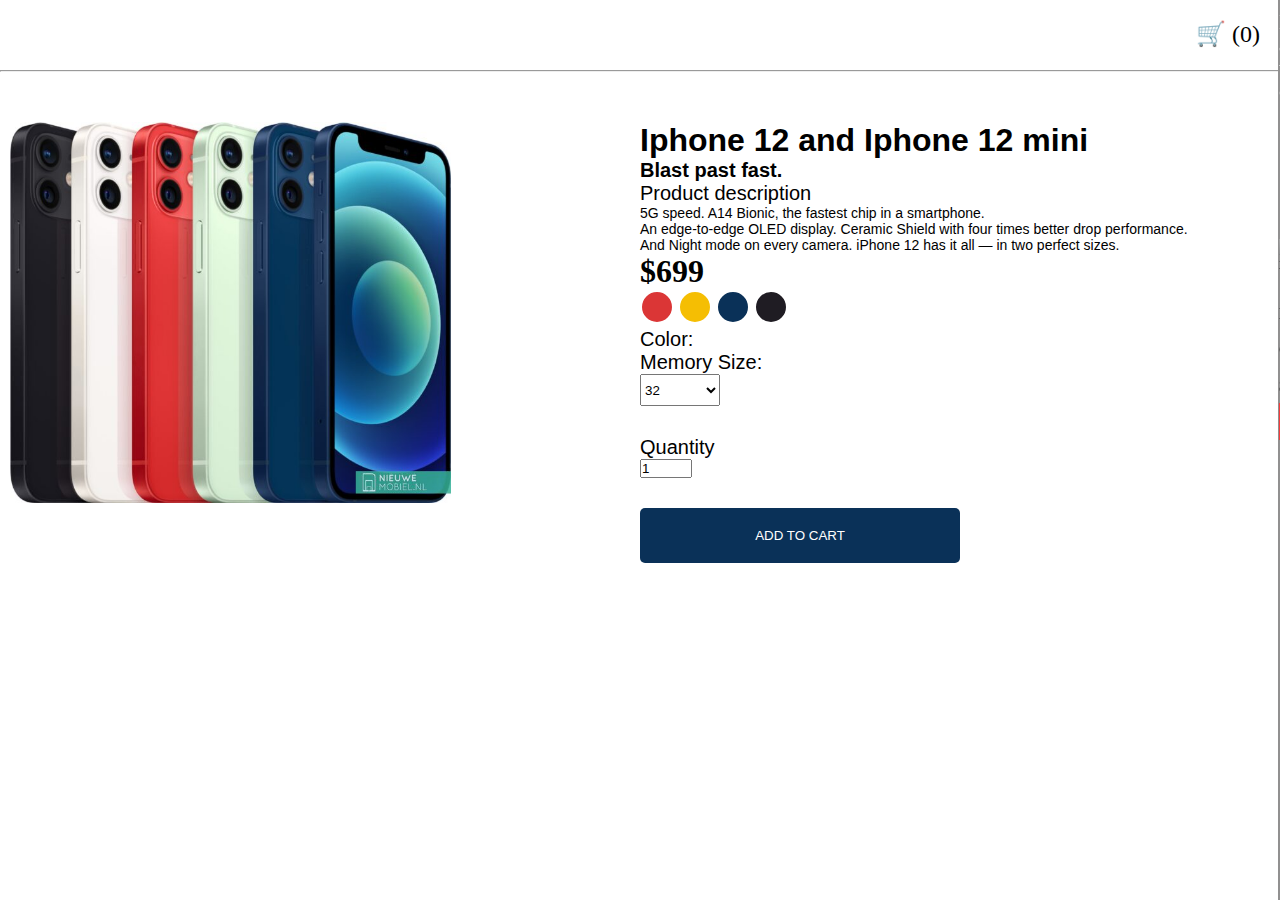
==== index.html @ 04e5f1a0 "first commit" ====
<!DOCTYPE html>
<html lang="en">

<head>
    <meta charset="UTF-8">
    <meta http-equiv="X-UA-Compatible" content="IE=edge">
    <meta name="viewport" content="width=device-width, initial-scale=1.0">
    <title>Apple Product Shop</title>
    <link rel="stylesheet" href="style.css">
</head>

<body>

    <div class="frame">
        <div class="cart" style="font-size: 1.5em">
            🛒 (<span id="cart-count">0</span>)
        </div>
    </div>
    <hr>

    <div class="main">
        <div class="left">
            <img class="img-slide" id="imgField" src="images/images2.jpg">
          
            

        </div>

        <div class="right">
            <div class="right-right">
                <h2>Iphone 12 and Iphone 12 mini</h2>
                <h3>Blast past fast.</h3>
                <p>Product description</p>
                <h5> 5G speed. A14 Bionic, the fastest chip in a smartphone.</h5>
                <h5> An edge-to-edge OLED display. Ceramic Shield with four times better drop performance.<br>
                    And Night mode on every camera. iPhone 12 has it all — in two perfect sizes.</h5>
                <h1>$699</h1>
            </div>
            <div class="color">

                <span class="color1" id="pick" style="background-color: rgb(219,54,54)" onclick="colorRed()"></span>
                <span class="color1" id="pick" style="background-color: rgb(245,190,3)" onclick="colorYellow()"></span>
                <span class="color1" id="pick" style="background-color: rgb(10,49,88)" onclick="colorBlue()"></span>
                <span class="color1" id="pick" style="background-color: rgb(31,28,35)" onclick="colorBlack()"></span>
                <p>Color: <span id="colorField"></span> </p>
            </div>

           
            <form>
                <p>Memory Size:</p>
                <select id="sOptions">
                    <option value="32GB" selected="selected">32</option>
                    <option value="64GB">64</option>
                </select>
            </form>

            <div class="icons">
                <p>Quantity</p>
                <span> <i class="fas fa-plus-circle" id="minus" onclick="Add()"></i> </span>
                <input type="number" name="" id="numberField" min="1" max="20" value="1">
                <span><i class="fas fa-minus-circle" id="plus" onclick="Subtract()"></i></span>
            </div>

            <div class="added">
                <button class="add" onclick="addCart()">ADD TO CART</button>
            </div>
        </div>
    </div>

    <div class="slide" id="overlay">
        <div class="sub-main">
            <div class="text-main">Item added to cart</div>
            <a class="btnClose" onclick="closeNav()">x</a>
        </div>

        <div class="index">
            <div class="wrap item">
                <div class="image"></div>
            </div>

            <div class="description">
                <div class="imageDescription">
                    <h2> Iphone 12 and Iphone 12 mini</h2>
                </div>
               <div height ="3px"> <img src = "" alt="iphone12" id ="imageSmall" width ="60px"> </div>
                 
                <div class="info">
                    <p class="price">$699</p>
                </div> 
                <span>Memory Size:<span id="sizeSelected"></span></span>
                <span>Quantity:<span id="qtySelected"></span></span>
               
            </div>
        </div>



        <div class="subTotal">
            <span>Subtotal: $<span id="subTotal"></span></span>
        </div>
        <br>

        <div class="checkOut"><a href="cart.html">Checkout</a></div>

    </div>

    <script src="https://kit.fontawesome.com/a773208971.js" crossorigin="anonymous"></script>
    <script src="calc.js"></script>
</body>

</html>
---- style.css ----
*{
    margin:0;
    padding:0;
}

body{
    width:100%;
    height:100%;
}

.frame{
display:block;
text-align: right;
height:30px;
margin-left:70px;
padding:20px;
}


.main{
    display:grid;
    grid-template-columns: 1fr 1fr;
    margin:10px;
    padding:40px 0;
} 

.left img{
 width:70%;
 
} 

.right h2{
    font-family:-apple-system, BlinkMacSystemFont, 'Segoe UI', Roboto, Oxygen, Ubuntu, Cantarell, 'Open Sans', 'Helvetica Neue', sans-serif;
    font-size: 2rem;
    
}
.right h3{
    font-family: -apple-system, BlinkMacSystemFont, 'Segoe UI', Roboto, Oxygen, Ubuntu, Cantarell, 'Open Sans', 'Helvetica Neue', sans-serif;
    font-size: 20px;
}

.right p{
    font-family: -apple-system, BlinkMacSystemFont, 'Segoe UI', Roboto, Oxygen, Ubuntu, Cantarell, 'Open Sans', 'Helvetica Neue', sans-serif;
    font-size: 20px;
}

.right h5{
    font-family: -apple-system, BlinkMacSystemFont, 'Segoe UI', Roboto, Oxygen, Ubuntu, Cantarell, 'Open Sans', 'Helvetica Neue', sans-serif;
    font-weight: normal;
    font-size: 14px;
}

.color .color1 {
    height:30px;
    width:30px;
    border: 2px solid white;
    border-radius: 50%;
    display: inline-block;
    cursor:pointer;
}


#sOptions{
    width:5rem;
    height:2rem;
}

#minus, #plus{
    cursor: pointer;
}

.circle span{
    height:30px;
    width:30px;
    border: 2px solid white;
    border-radius: 50%;
    display: inline-block;
}

.icons{
    padding:30px 0;
}

#circle{
    border:2px solid grey;
    border-radius: 5px;
}
.add{
    background-color: rgb(10,49,88);
    color:white;
    border:none;
    border-radius: 5px;
    padding:20px;
    width:20rem;
    cursor:pointer;
}

.cart-page{
  display:grid;
  grid-template-columns: 2fr 1fr;
}

.color4{
    color:white;
    height:30px;
    width:30px;
    border: 2px solid white;
    border-radius: 50%;
    display: inline-block; 
    text-align: center; 
}
.cart-cart{
    display:grid;
    grid-template-columns: 2fr 1fr;
}


.cart-left{
    margin:2rem 10rem;
}

.cart-left-left .color4{
    padding:0;
    
    
}

.cart-item1 th{
    padding:20px 0;
    
}

.cart-item table{
    border:2px solid transparent;
    border-radius: 10px;
    background-color: rgb(237,237,237);
    width:60%;
    margin:0 10rem;

}

.cart-item2{
    margin:2rem 10rem;
    cursor: pointer;
    font-weight: bold;
   
}

.cart-item2 a{
    text-decoration: none;
}

.cart-right{
    display:block;
    border:1px solid grey;
    border-radius: 20px;
    margin-top:6.5rem;
    width:60%;
    padding:3%;
    height:80%;
}

.cart-right .head{
    background-color: rgba(4, 4, 53, 0.877); 
    color:white;
    font-family: Cambria, Cochin, Georgia, Times, 'Times New Roman', serif;
    font-size: 18px;
    padding:5%;
    border:none;

}
.d-flex{
    padding:5%;
}

.spacer{
margin-left: 100px;;
}

.s-flex{
    display:inline-block;
}

.primary-text{
    margin-left: 5px;
}

.btn-text{
    display:flex;
    
}

.input-text{
    border:1px solid rgb(218, 218, 218);
    border-radius: 5px;
    padding:10px;
    margin:5px;
}
.btn-text .btn{
    background-color: rgba(4, 4, 53, 0.877); 
    color:white;
    border:none;
    border-radius: 5px; 
    padding:10px;
    cursor: pointer;
}

.btn-set .btn{
    background-color: rgba(4, 4, 53, 0.877); 
    color:white; 
    border:none;
    border-radius: 5px; 
    padding:15px;
    margin-top: 20px;
    width:90%;
    cursor: pointer;
}

.slide{
position:fixed;
width:0;
height:100%;
background-color: white;
top: 0;
right:0;
transition: 0.5s;
border:rgb(145, 144, 144) solid 0.01rem;
}

.sub-main{
    background-color:rgb(10,49,88) ;
    height:50px;
}

.btnClose, .text-main{
    font-size: 20px;
    color:whitesmoke;
    display: inline-block;
    margin-top: 10px;

}

.btnClose{
    margin:0 0 0 13rem;
    text-decoration: none;
 }

 .btnClose:hover{
     cursor: pointer;
     color: red;
 }

 .imageDescription h2{
     font-family: -apple-system, BlinkMacSystemFont, 'Segoe UI', Roboto, Oxygen, Ubuntu, Cantarell, 'Open Sans', 'Helvetica Neue', sans-serif;
     margin: 10px 5px;
 }


 .price{
     font-size: 28px;
     font-weight: bold;
     margin-left: 5px;
 }
 .fas{
     cursor: pointer;
 }

 .checkOut a{
     padding:10px;
     margin-top: 30px;
     text-decoration: none;
     color: black;
     background-color: rgb(247, 59, 59);
 }

 #button1{
    background-color: rgba(133, 133, 150, 0.877); 
    color:rgb(34, 33, 33);
    border:none;
    border-radius: 5px; 
    padding:5px;
    cursor: pointer;

 }
 .text-display > div{
     display: inline-block;
 }
 
    

@media screen and (max-width: 600px){
   .main{
       display: block;
   } 
   .left{
       text-align: center;
   }

   .right-right{
       text-align: center;
   }
   .right h1{
       text-align: center;
   }
   .color{
       text-align: center;
   }
   .square{
       text-align: center;
   }
   .icons{
       text-align: center;
   }
    
   .added{
       text-align: center;
   }

   .cart-cart{
       display:block;
   }

   .cart-page{
       text-align: center;
   }

   .cart-item{
       text-align: center;
      
   }
   .cart-right{
       margin-left: 20%;
       text-align: center;
   }
}
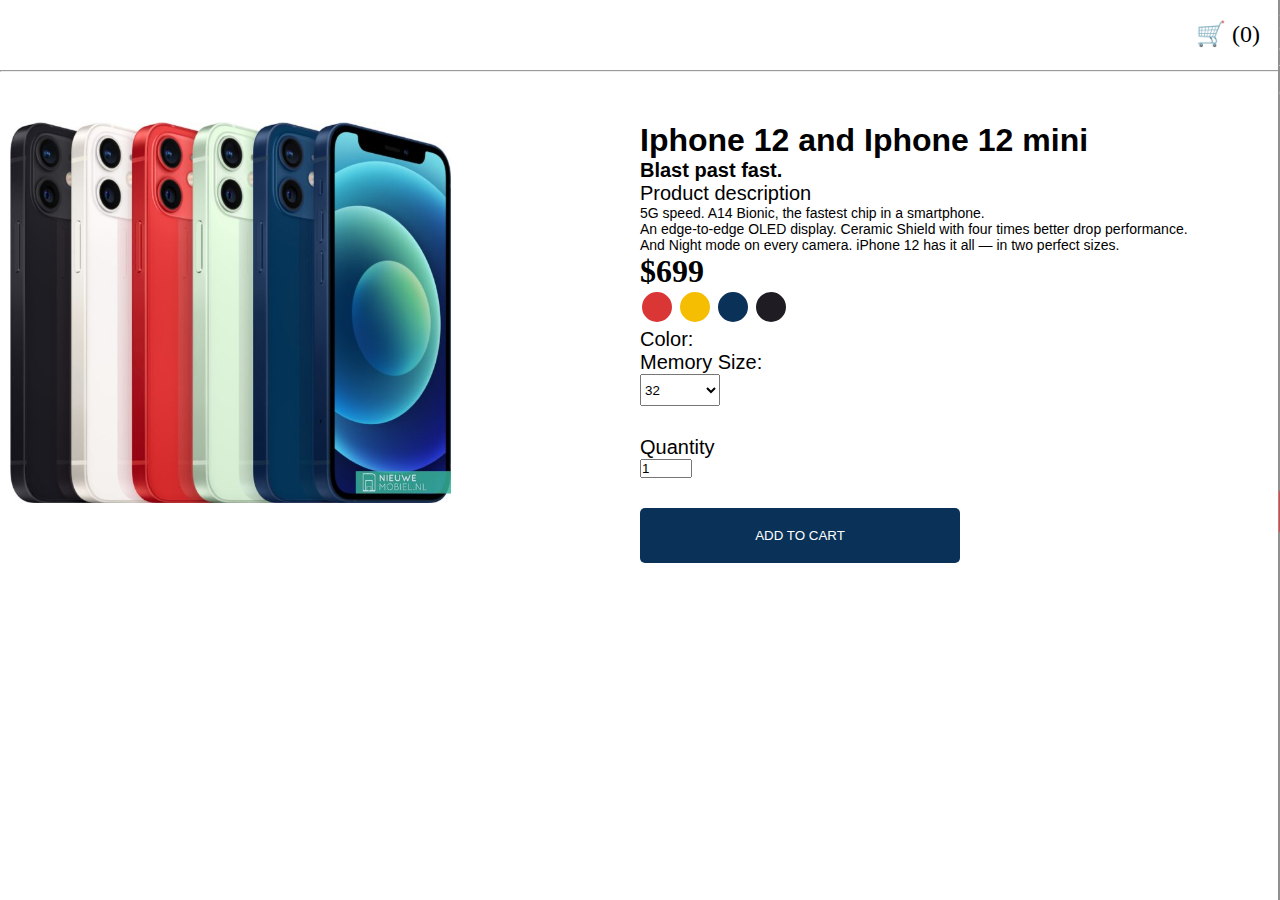
==== commit b559f3bd: "second commit" ====
--- a/index.html
+++ b/index.html
@@ -86,10 +86,9 @@
                  
                 <div class="info">
                     <p class="price">$699</p>
-                </div> 
-                <span>Memory Size:<span id="sizeSelected"></span></span>
-                <span>Quantity:<span id="qtySelected"></span></span>
-               
+                </div class> 
+                <span >Memory Size:<span id="sizeSelected"></span></span>
+                <span >Quantity:<span id="qtySelected"></span></span>
             </div>
         </div>
 
--- a/style.css
+++ b/style.css
@@ -136,6 +136,7 @@
     background-color: rgb(237,237,237);
     width:60%;
     margin:0 10rem;
+    padding:30px;
 
 }
 
@@ -228,7 +229,7 @@
 }
 
 .sub-main{
-    background-color:rgb(10,49,88) ;
+    background-color:rgba(10, 49, 88, 0.747) ;
     height:50px;
 }
 
@@ -252,7 +253,17 @@
 
  .imageDescription h2{
      font-family: -apple-system, BlinkMacSystemFont, 'Segoe UI', Roboto, Oxygen, Ubuntu, Cantarell, 'Open Sans', 'Helvetica Neue', sans-serif;
-     margin: 10px 5px;
+     color:rgba(34, 33, 33, 0.76) ;
+     color:rgba(34, 33, 33, 0.76);
+ }
+
+ .price {
+    color:rgba(34, 33, 33, 0.801);
+ }
+
+ #imageSmalll{
+   margin-left: 10%;
+   padding:20px;
  }
 
 
@@ -261,16 +272,34 @@
      font-weight: bold;
      margin-left: 5px;
  }
+
+ .description{
+     text-align: center;
+     padding:25px;
+ } 
+
+.subTotal{
+     text-align: center;
+     padding:30px;
+ } 
+
+ .checkOut{
+    text-align: center;
+ }
+
+
  .fas{
      cursor: pointer;
  }
 
  .checkOut a{
-     padding:10px;
+     padding:15px;
      margin-top: 30px;
      text-decoration: none;
-     color: black;
+     color: whitesmoke;
      background-color: rgb(247, 59, 59);
+     border:none;
+     border-radius: 5px;
  }
 
  #button1{
@@ -326,8 +355,13 @@
 
    .cart-item{
        text-align: center;
-      
-   }
+             
+   }
+
+   .cart-item1 table{
+       text-align: center;
+   }
+
    .cart-right{
        margin-left: 20%;
        text-align: center;
